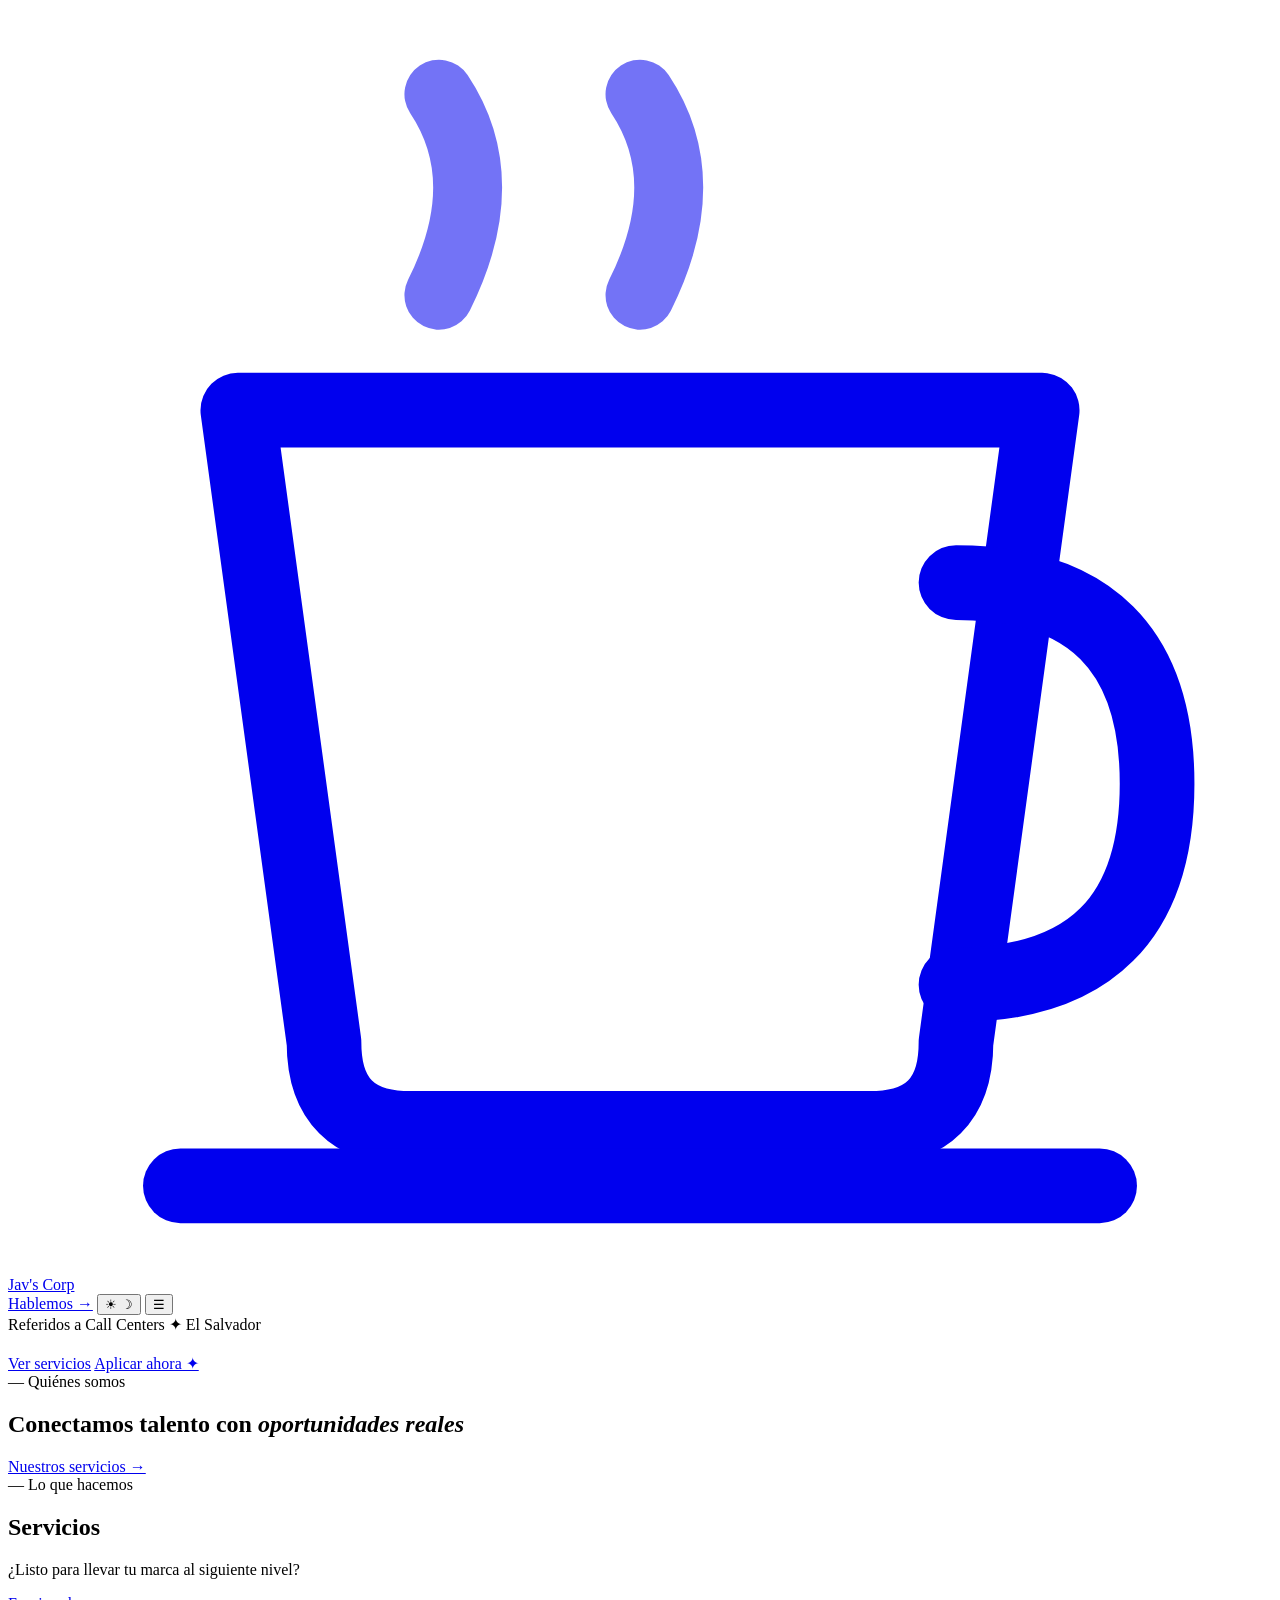
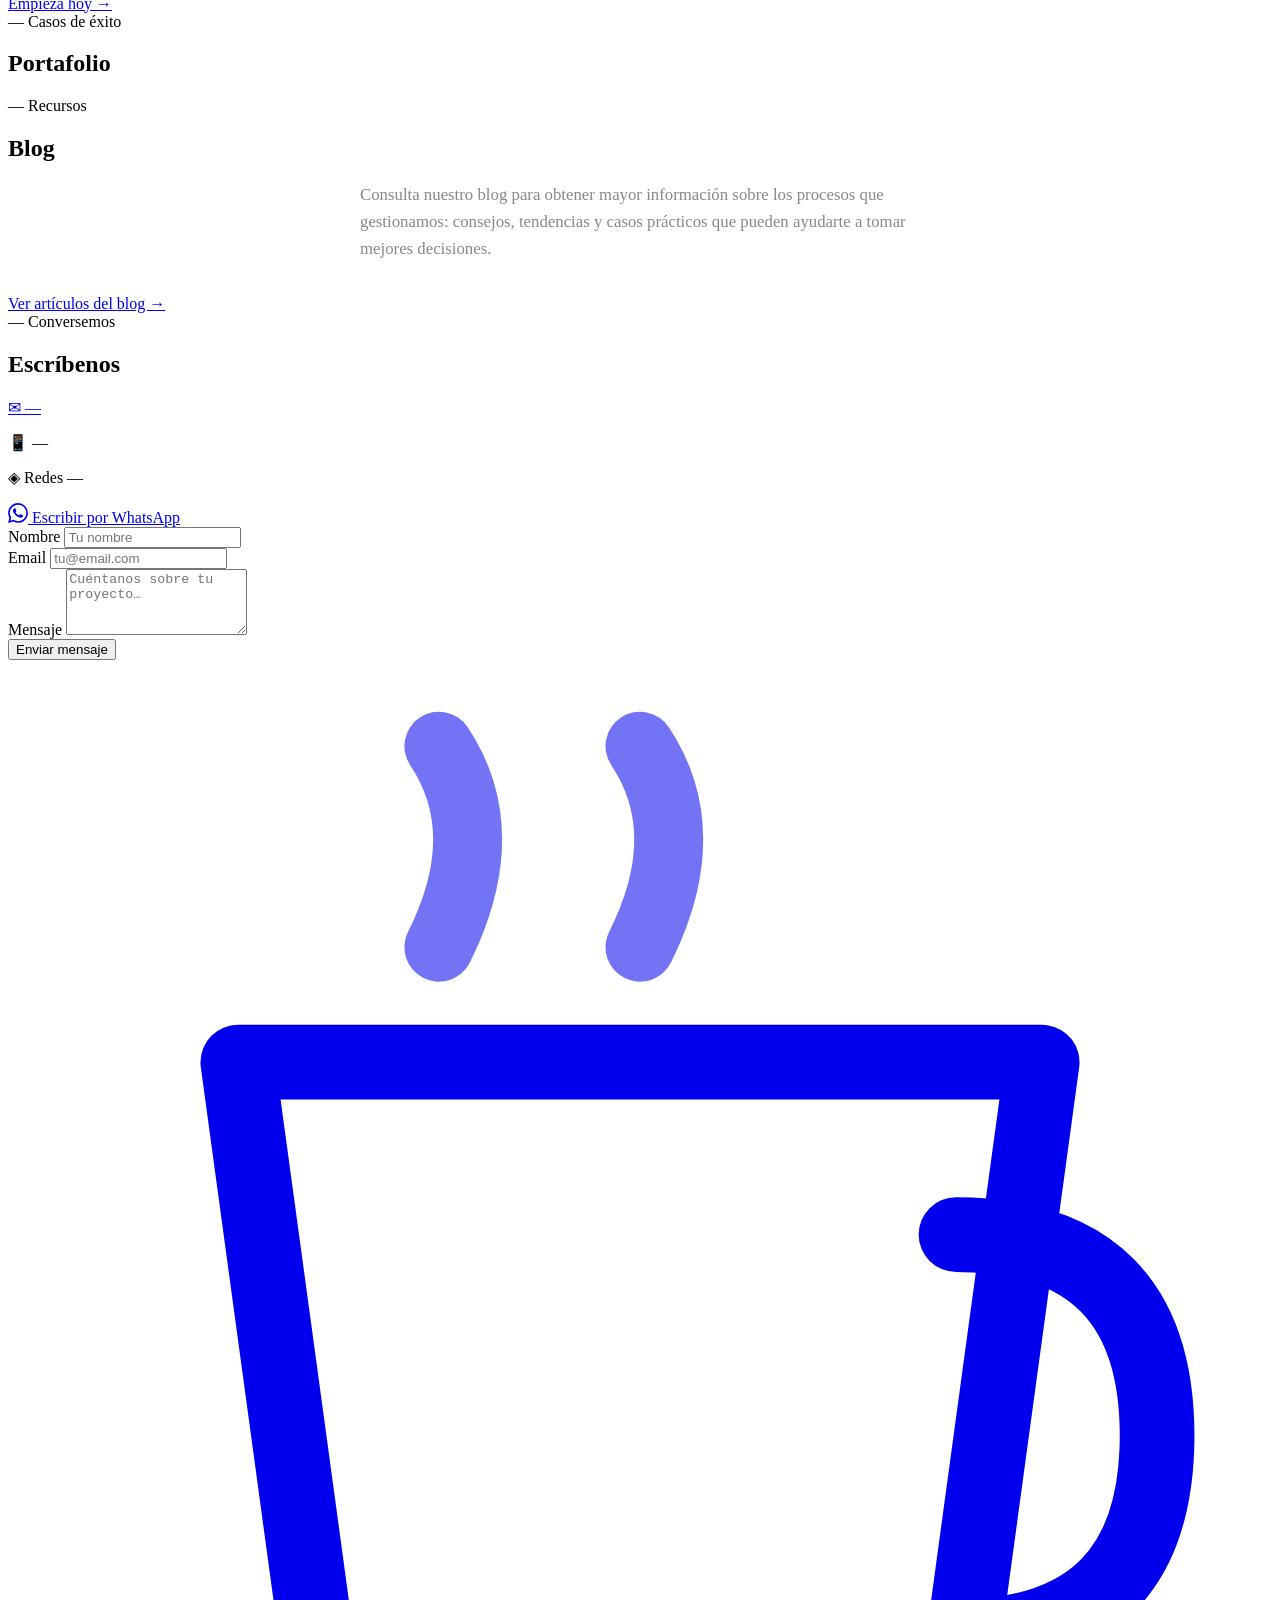
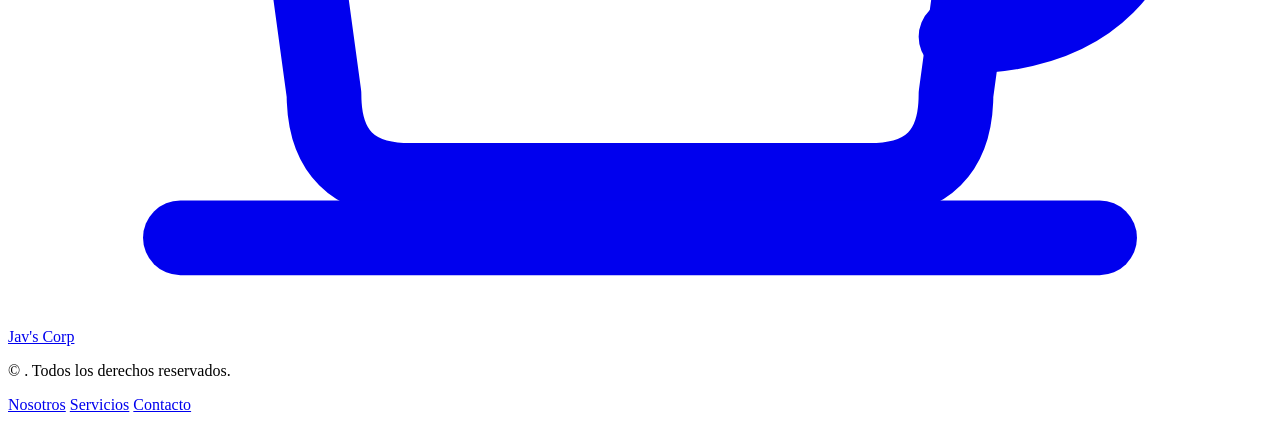
==== index.html @ e24b1944 "Add files via upload" ====
<!DOCTYPE html>
<html lang="es">
<head>
  <meta charset="UTF-8" />
  <meta name="viewport" content="width=device-width, initial-scale=1.0" />
  <title>Jav's Corp — Referidos a Call Centers</title>
  <meta name="description" content="Conectamos talento con oportunidades reales. Referidos a call centers en El Salvador." />
  <link rel="icon" type="image/svg+xml" href="assets/icon-cup.svg" />

  <!-- Google Fonts -->
  <link rel="preconnect" href="https://fonts.googleapis.com" />
  <link rel="preconnect" href="https://fonts.gstatic.com" crossorigin />
  <link href="https://fonts.googleapis.com/css2?family=Cormorant:ital,wght@0,300;0,400;0,600;1,300&family=DM+Sans:wght@300;400;500&display=swap" rel="stylesheet" />

  <link rel="stylesheet" href="view/style.css" />
</head>
<body>

  <!-- ═══ CUSTOM CURSOR (JS inject) ═══ -->

  <!-- ═══ ANIMATED BG ═══ -->
  <div id="bg-canvas" aria-hidden="true">
    <div class="bg-blob bg-blob--1"></div>
    <div class="bg-blob bg-blob--2"></div>
    <div class="bg-blob bg-blob--3"></div>
    <div class="bg-blob bg-blob--4"></div>
  </div>

  <!-- ═══ NAV ═══ -->
  <nav id="main-nav" role="navigation" aria-label="Navegación principal">
    <div class="nav-inner">
      <a href="#" class="nav-logo" aria-label="Inicio">
        <svg class="nav-cup" viewBox="0 0 22 22" fill="none" xmlns="http://www.w3.org/2000/svg" aria-hidden="true">
          <path d="M7.5 5 Q8.5 3 7.5 1.5" stroke="currentColor" stroke-width="1.2" stroke-linecap="round" opacity="0.55"/>
          <path d="M11 5 Q12 3 11 1.5" stroke="currentColor" stroke-width="1.2" stroke-linecap="round" opacity="0.55"/>
          <path d="M4 7 L5.5 18 Q5.5 19.5 7 19.5 L15 19.5 Q16.5 19.5 16.5 18 L18 7 Z" stroke="currentColor" stroke-width="1.3" stroke-linejoin="round" fill="none"/>
          <path d="M16.5 10 Q20 10 20 13.5 Q20 17 16.5 17" stroke="currentColor" stroke-width="1.3" stroke-linecap="round" fill="none"/>
          <line x1="3" y1="20.5" x2="19" y2="20.5" stroke="currentColor" stroke-width="1.3" stroke-linecap="round"/>
        </svg>
        <span class="nav-brand">Jav's Corp</span>
      </a>

      <div id="nav-links" class="nav-links" role="list"></div>

      <a href="#contacto" class="btn btn--sm nav-cta">Hablemos →</a>

      <button id="theme-toggle" class="theme-toggle" aria-label="Cambiar tema">
        <span class="theme-toggle__icon theme-toggle__sun">☀︎</span>
        <span class="theme-toggle__icon theme-toggle__moon">☽</span>
      </button>

      <button id="menu-toggle" class="menu-toggle" aria-label="Menú" aria-expanded="false">☰</button>
    </div>

    <!-- Mobile drawer -->
    <div id="nav-drawer" class="nav-drawer" role="dialog" aria-modal="true">
      <div class="drawer-links" id="drawer-links"></div>
    </div>
  </nav>

  <!-- ═══ HERO ═══ -->
  <section id="hero">
    <div class="hero-bg-grid"></div>
    <div class="hero-blob hero-blob--1"></div>
    <div class="hero-blob hero-blob--2"></div>
    <div class="hero-blob hero-blob--3"></div>

    <div class="hero-content">
      <div class="hero-badge hero-animate">Referidos a Call Centers ✦ El Salvador</div>
      <h1 id="hero-title" class="hero-title hero-animate"></h1>
      <p  id="hero-tagline" class="hero-tagline hero-animate"></p>

      <div class="hero-actions hero-animate">
        <a href="#servicios" class="btn btn--primary">Ver servicios</a>
        <a href="aplicar.html" class="btn btn--ghost">Aplicar ahora ✦</a>
      </div>
    </div>


  </section>

  <!-- ═══ STATS ═══ -->
  <section id="stats" aria-label="Estadísticas">
    <div class="section-inner">
      <div id="stats-container" class="stats-grid"></div>
    </div>
  </section>

  <!-- ═══ SOBRE ═══ -->
  <section id="sobre" aria-labelledby="sobre-heading">
    <div class="section-inner section-inner--split">
      <div class="split-label" data-animate="fade-up">
        <span class="eyebrow">— Quiénes somos</span>
      </div>
      <div class="split-content">
        <h2 id="sobre-heading" class="section-title" data-animate="fade-up">
          Conectamos talento con <em>oportunidades reales</em>
        </h2>
        <p id="brand-desc" class="body-text" data-animate="fade-up"></p>
        <a href="#servicios" class="text-link" data-animate="fade-up">Nuestros servicios →</a>
      </div>
    </div>
  </section>

  <!-- ═══ SERVICIOS ═══ -->
  <section id="servicios" aria-labelledby="servicios-heading">
    <div class="section-inner">
      <div class="section-header" data-animate="fade-up">
        <span class="eyebrow">— Lo que hacemos</span>
        <h2 id="servicios-heading" class="section-title">Servicios</h2>
      </div>
      <div id="services-grid" class="services-grid"></div>
    </div>
  </section>

  <!-- ═══ CTA BAND ═══ -->
  <div class="cta-band" aria-label="Llamada a la acción">
    <div class="cta-band-inner">
      <p class="cta-band-text" data-animate="fade-up">¿Listo para llevar tu marca al siguiente nivel?</p>
      <a href="#contacto" class="btn btn--white" data-animate="fade-up">Empieza hoy →</a>
    </div>
  </div>

  <!-- ═══ PORTAFOLIO ═══ -->
  <section id="portafolio" aria-labelledby="portfolio-heading">
    <div class="section-inner">
      <div class="section-header" data-animate="fade-up">
        <span class="eyebrow">— Casos de éxito</span>
        <h2 id="portfolio-heading" class="section-title">Portafolio</h2>
      </div>
      <div id="portfolio-grid" class="portfolio-grid"></div>
    </div>
  </section>


  <!-- ═══ BLOG INVITACIÓN ═══ -->
  <section id="blog" aria-labelledby="blog-heading">
    <div class="section-inner">
      <div class="section-header" data-animate="fade-up">
        <span class="eyebrow">— Recursos</span>
        <h2 id="blog-heading" class="section-title">Blog</h2>
        <p class="section-subtitle" style="max-width:560px;margin:1rem auto 0;color:var(--text-muted,#888);font-size:1.05rem;line-height:1.6;">
          Consulta nuestro blog para obtener mayor información sobre los procesos que gestionamos: consejos, tendencias y casos prácticos que pueden ayudarte a tomar mejores decisiones.
        </p>
      </div>
      <div class="blog-footer" data-animate="fade-up" style="margin-top:2rem;">
        <a href="blog.html" class="btn btn--ghost">Ver artículos del blog →</a>
      </div>
    </div>
  </section>

  <!-- ═══ CONTACTO ═══ -->
  <section id="contacto" aria-labelledby="contacto-heading">
    <div class="section-inner section-inner--contact">
      <div class="contact-info" data-animate="fade-up">
        <span class="eyebrow">— Conversemos</span>
        <h2 id="contacto-heading" class="section-title">Escríbenos</h2>
        <div class="contact-details">
          <a id="contact-email"    href="#" class="contact-item">✉ —</a>
          <p id="contact-whatsapp" class="contact-item">📱 —</p>
          <p id="contact-social"   class="contact-item">◈ Redes —</p>
        </div>
        <a id="whatsapp-btn" href="#" class="btn-whatsapp" target="_blank" rel="noopener" aria-label="Escribir por WhatsApp">
          <span class="wa-icon">
            <svg viewBox="0 0 24 24" fill="currentColor" width="20" height="20" aria-hidden="true">
              <path d="M17.472 14.382c-.297-.149-1.758-.867-2.03-.967-.273-.099-.471-.148-.67.15-.197.297-.767.966-.94 1.164-.173.199-.347.223-.644.075-.297-.15-1.255-.463-2.39-1.475-.883-.788-1.48-1.761-1.653-2.059-.173-.297-.018-.458.13-.606.134-.133.298-.347.446-.52.149-.174.198-.298.298-.497.099-.198.05-.371-.025-.52-.075-.149-.669-1.612-.916-2.207-.242-.579-.487-.5-.669-.51-.173-.008-.371-.01-.57-.01-.198 0-.52.074-.792.372-.272.297-1.04 1.016-1.04 2.479 0 1.462 1.065 2.875 1.213 3.074.149.198 2.096 3.2 5.077 4.487.709.306 1.262.489 1.694.625.712.227 1.36.195 1.871.118.571-.085 1.758-.719 2.006-1.413.248-.694.248-1.289.173-1.413-.074-.124-.272-.198-.57-.347m-5.421 7.403h-.004a9.87 9.87 0 01-5.031-1.378l-.361-.214-3.741.982.998-3.648-.235-.374a9.86 9.86 0 01-1.51-5.26c.001-5.45 4.436-9.884 9.888-9.884 2.64 0 5.122 1.03 6.988 2.898a9.825 9.825 0 012.893 6.994c-.003 5.45-4.437 9.884-9.885 9.884m8.413-18.297A11.815 11.815 0 0012.05 0C5.495 0 .16 5.335.157 11.892c0 2.096.547 4.142 1.588 5.945L.057 24l6.305-1.654a11.882 11.882 0 005.683 1.448h.005c6.554 0 11.89-5.335 11.893-11.893a11.821 11.821 0 00-3.48-8.413z"/>
            </svg>
          </span>
          <span class="wa-text">Escribir por WhatsApp</span>
          <span class="wa-ripple"></span>
        </a>
      </div>

      <form id="contact-form" class="contact-form" novalidate data-animate="fade-up">
        <div class="form-group">
          <label for="f-name">Nombre</label>
          <input id="f-name" name="name" type="text" placeholder="Tu nombre" required />
        </div>
        <div class="form-group">
          <label for="f-email">Email</label>
          <input id="f-email" name="email" type="email" placeholder="tu@email.com" required />
        </div>
        <div class="form-group">
          <label for="f-msg">Mensaje</label>
          <textarea id="f-msg" name="message" rows="4" placeholder="Cuéntanos sobre tu proyecto…" required></textarea>
        </div>
        <button type="submit" class="btn btn--primary form-btn">Enviar mensaje</button>
      </form>
    </div>
  </section>

  <!-- ═══ FOOTER ═══ -->
  <footer id="main-footer">
    <div class="footer-inner">
      <a href="#" class="footer-logo" aria-label="Jav's Corp">
        <svg class="nav-cup" viewBox="0 0 22 22" fill="none" xmlns="http://www.w3.org/2000/svg" aria-hidden="true">
          <path d="M7.5 5 Q8.5 3 7.5 1.5" stroke="currentColor" stroke-width="1.2" stroke-linecap="round" opacity="0.55"/>
          <path d="M11 5 Q12 3 11 1.5" stroke="currentColor" stroke-width="1.2" stroke-linecap="round" opacity="0.55"/>
          <path d="M4 7 L5.5 18 Q5.5 19.5 7 19.5 L15 19.5 Q16.5 19.5 16.5 18 L18 7 Z" stroke="currentColor" stroke-width="1.3" stroke-linejoin="round" fill="none"/>
          <path d="M16.5 10 Q20 10 20 13.5 Q20 17 16.5 17" stroke="currentColor" stroke-width="1.3" stroke-linecap="round" fill="none"/>
          <line x1="3" y1="20.5" x2="19" y2="20.5" stroke="currentColor" stroke-width="1.3" stroke-linecap="round"/>
        </svg>
        <span class="nav-brand">Jav's Corp</span>
      </a>
      <p class="footer-copy">
        &copy; <span id="footer-year"></span> <span id="footer-name"></span>. Todos los derechos reservados.
      </p>
      <div class="footer-links">
        <a href="#sobre">Nosotros</a>
        <a href="#servicios">Servicios</a>
        <a href="#contacto">Contacto</a>
      </div>
    </div>
  </footer>

  <!-- MVC Scripts -->
  <script src="model/AppModel.js"></script>
  <script src="view/AppView.js"></script>
  <script src="controller/AppController.js"></script>
</body>
</html>
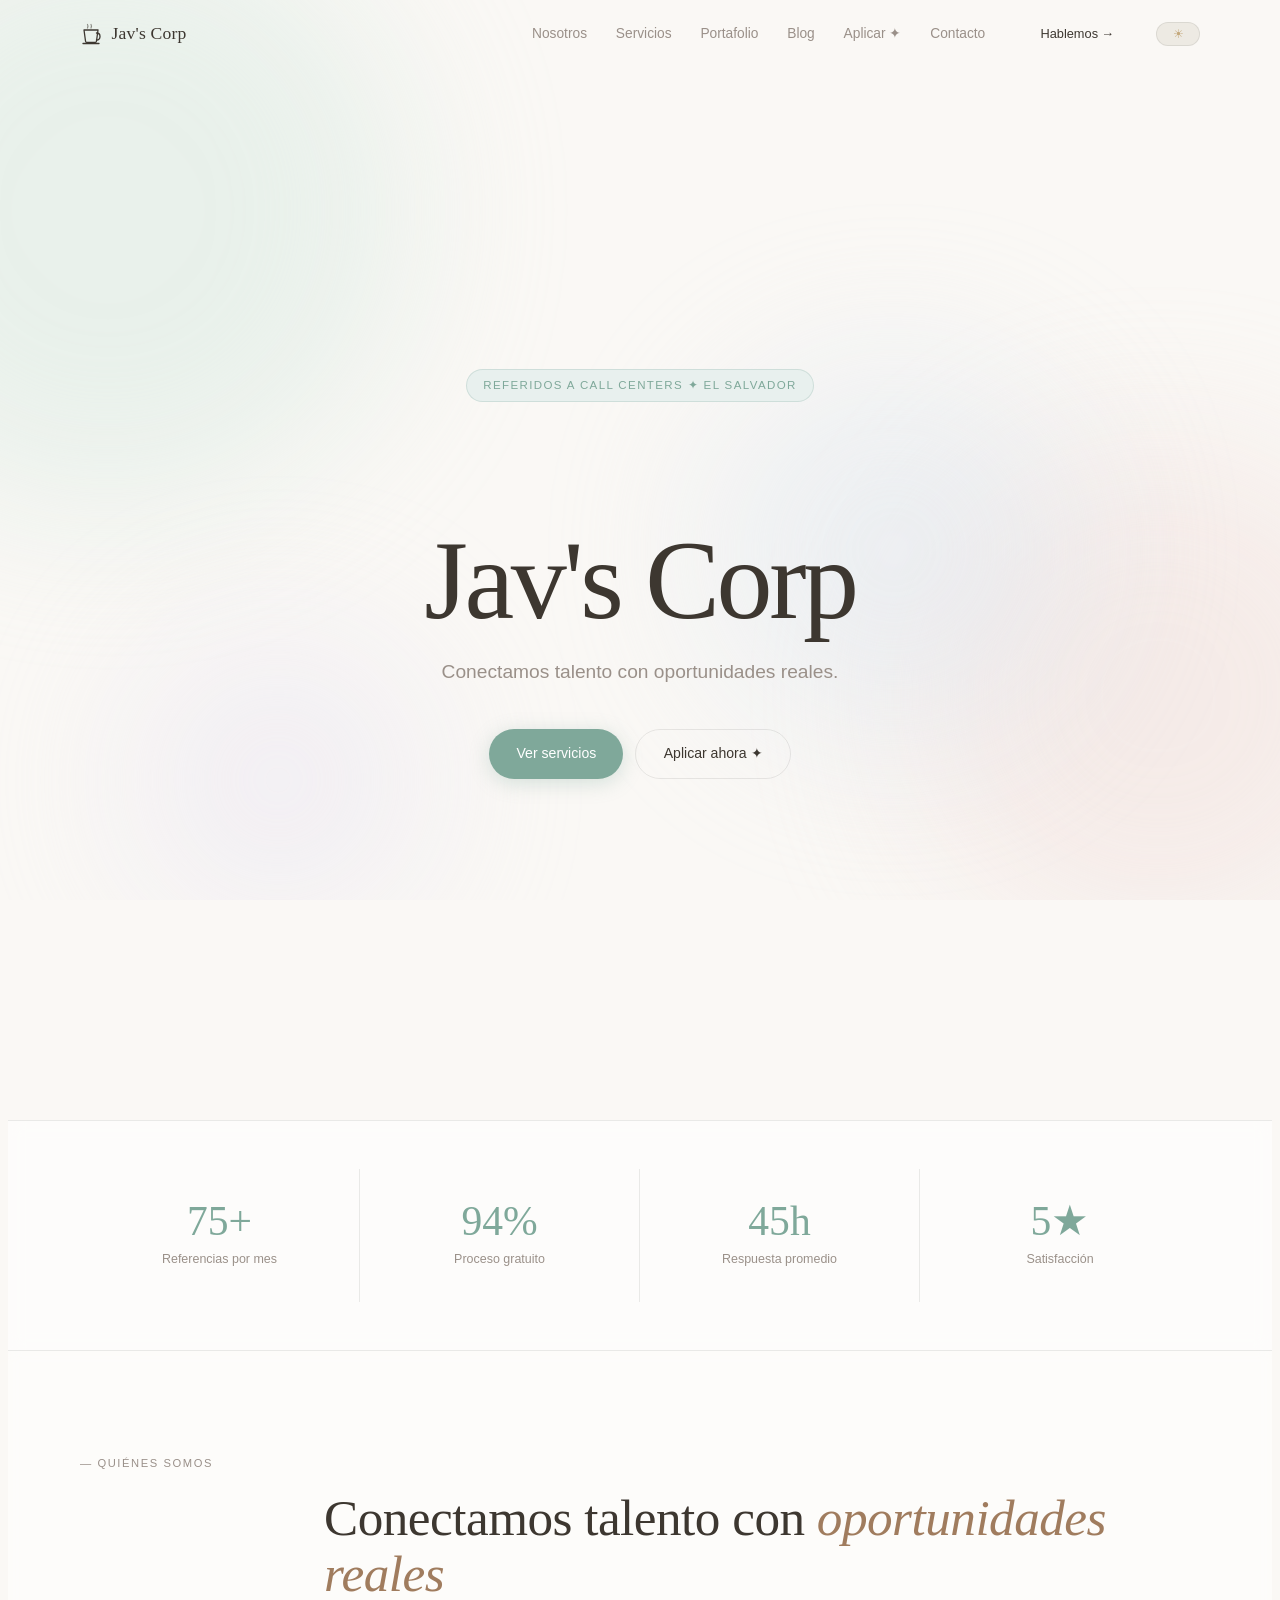
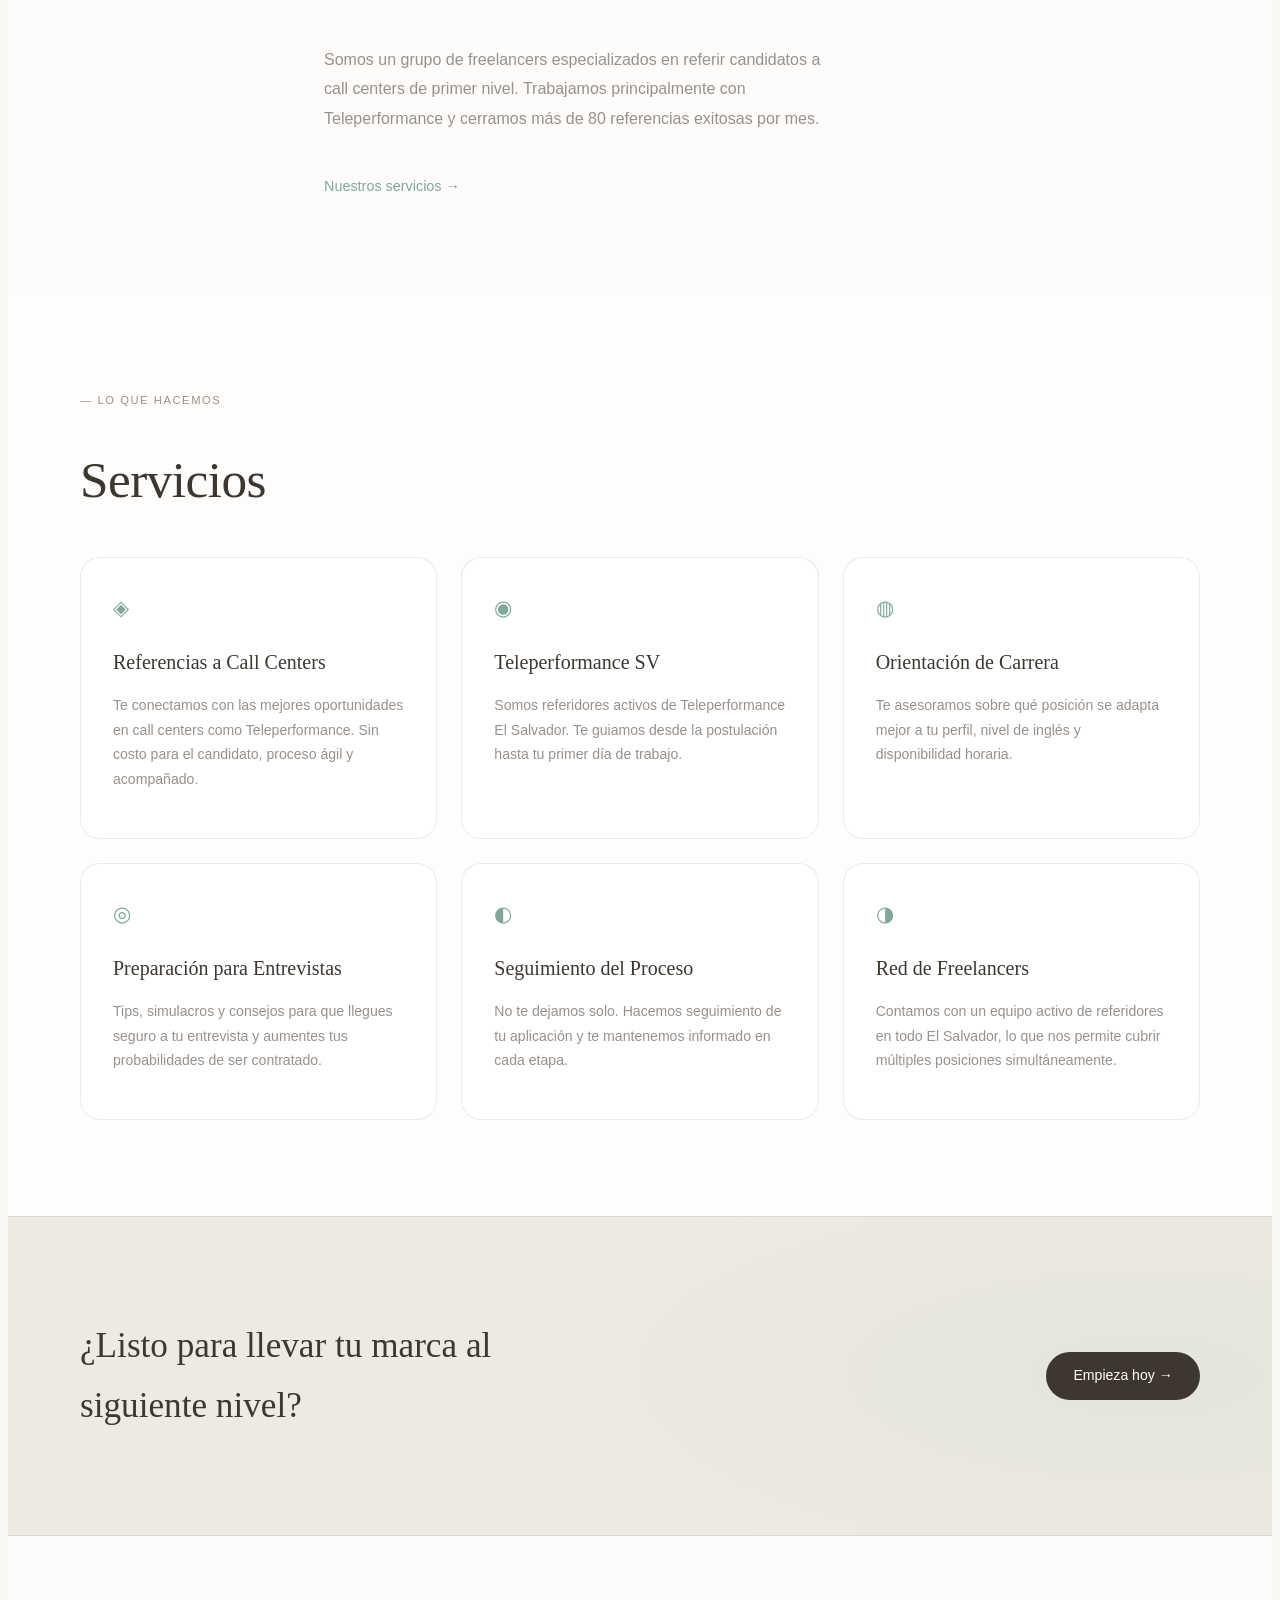
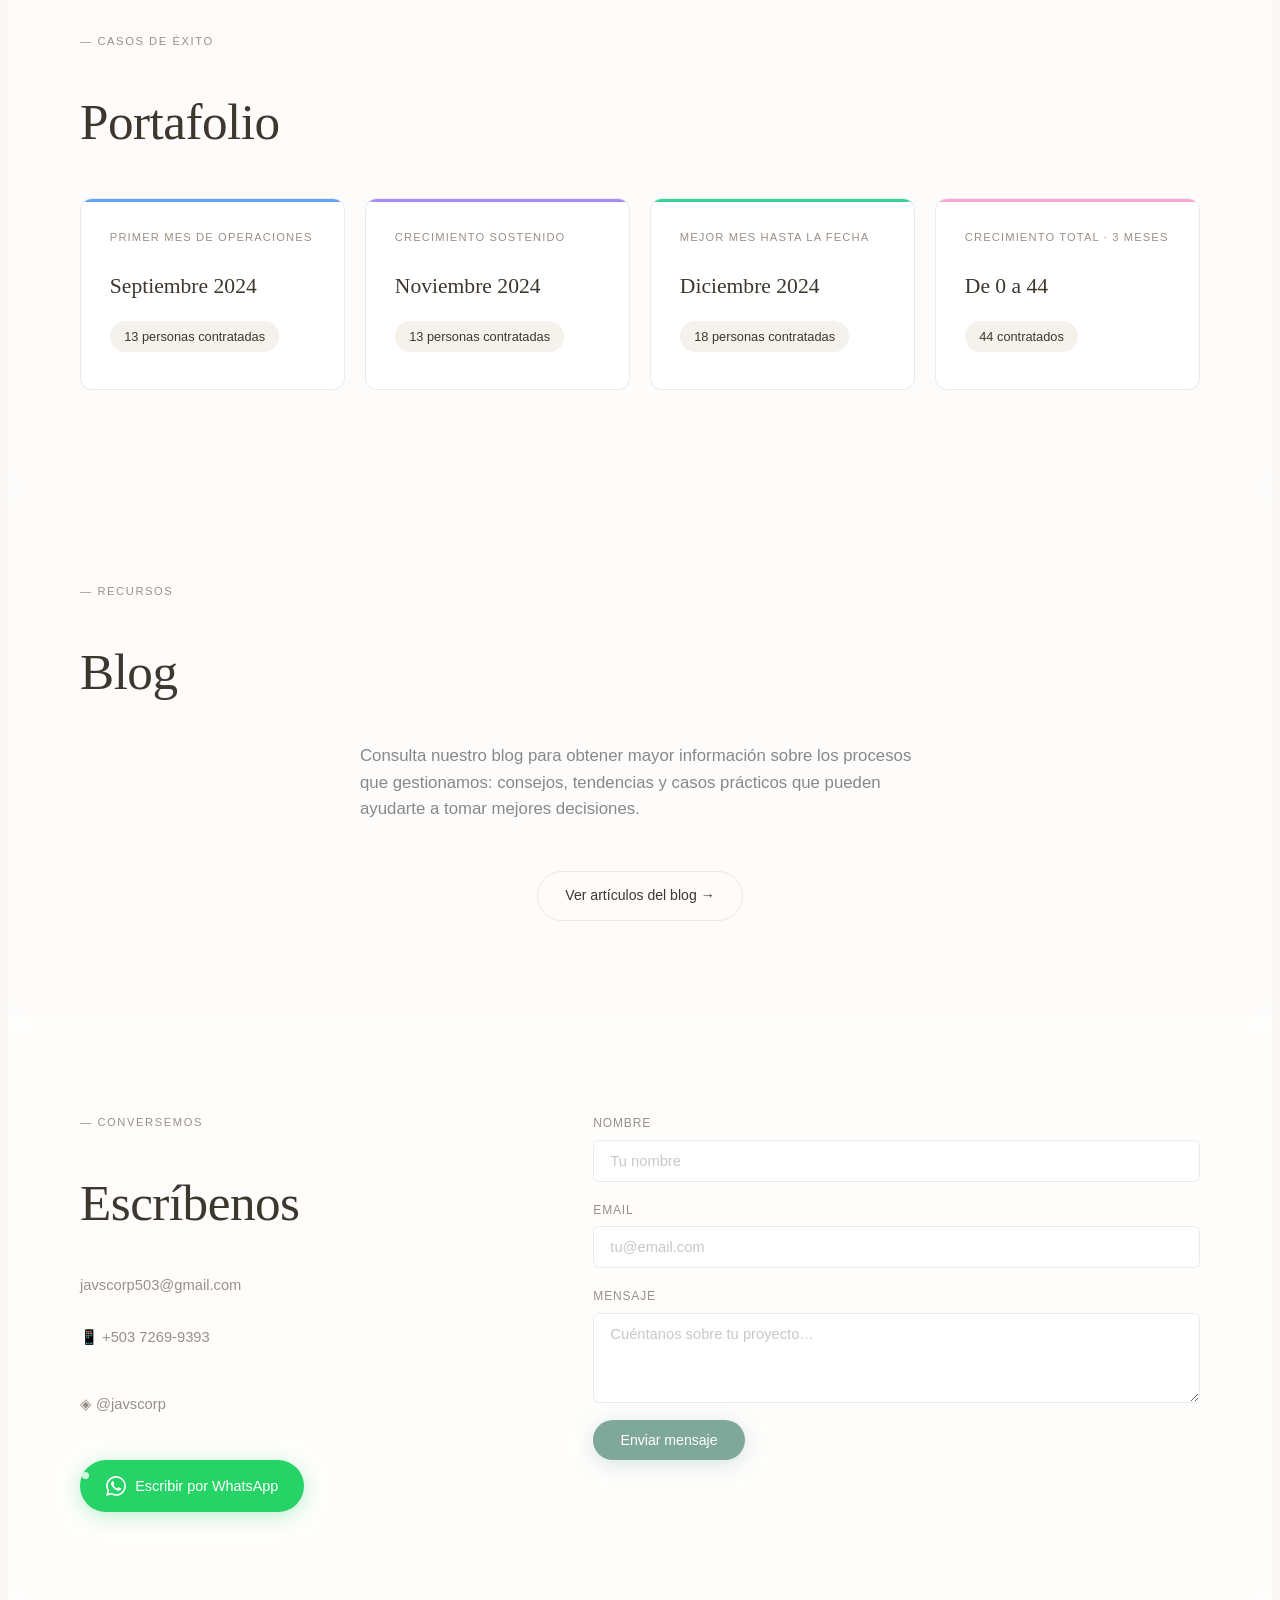
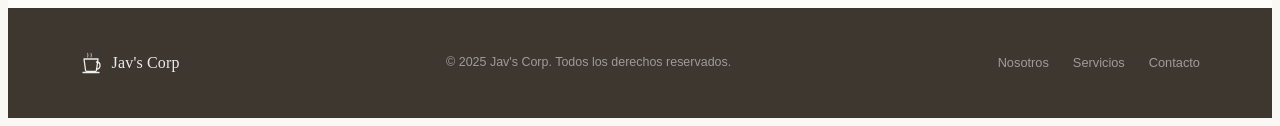
==== commit 3d5713d3: "Mejoras a bugs y cosas visuales Solucione 3 bugs y no puede arreglar la card mal centrada del 44 per" ====
--- a/index.html
+++ b/index.html
@@ -14,7 +14,7 @@
 
   <link rel="stylesheet" href="view/style.css" />
 </head>
-<body>
+<body data-page="index">
 
   <!-- ═══ CUSTOM CURSOR (JS inject) ═══ -->
 
--- a/view/style.css
+++ b/view/style.css
@@ -0,0 +1,1132 @@
+/* ═══════════════════════════════════════════════
+   Jav's Corp — v3  Light Pastel
+   Palette: warm cream · sage · dusty rose · sky
+   ═══════════════════════════════════════════════ */
+
+:root {
+  --c-bg:        #faf8f5;
+  --c-surface:   #f5f2ed;
+  --c-surface-2: #edeae3;
+  --c-border:    rgba(0,0,0,0.08);
+  --c-border-2:  rgba(0,0,0,0.04);
+  --c-text:      #3d3730;
+  --c-muted:     #9a9089;
+  --c-white:     #ffffff;
+
+  /* Pastel accent palette */
+  --c-sage:      #7fa89a;   /* sage green */
+  --c-rose:      #c9867a;   /* dusty rose */
+  --c-sky:       #7da8c4;   /* soft sky */
+  --c-lavender:  #9b8fc0;   /* lavender */
+  --c-sand:      #c4a97d;   /* warm sand */
+
+  /* Pastel fills */
+  --c-sage-light:    #e8f0ee;
+  --c-rose-light:    #f5e8e6;
+  --c-sky-light:     #e6eff5;
+  --c-lavender-light:#efedf7;
+
+  --font-display: 'Cormorant', serif;
+  --font-body:    'DM Sans', sans-serif;
+
+  --radius-sm: 6px;
+  --radius-md: 12px;
+  --radius-lg: 20px;
+  --nav-h:     68px;
+  --max-w:     1120px;
+  --ease-out:  cubic-bezier(0.22, 1, 0.36, 1);
+}
+
+/* ─── DARK MODE VARIABLES ─── */
+[data-theme="dark"] {
+  --c-bg:        #0f0e0c;
+  --c-surface:   #161410;
+  --c-surface-2: #1e1b16;
+  --c-border:    rgba(255,255,255,0.08);
+  --c-border-2:  rgba(255,255,255,0.04);
+  --c-text:      #e8e0d5;
+  --c-muted:     #7a7168;
+  --c-white:     #faf8f5;
+  --c-sage-light:    rgba(127,168,154,0.12);
+}
+
+[data-theme="dark"] .bg-blob--1 { background: rgba(127,168,154,0.18); }
+[data-theme="dark"] .bg-blob--2 { background: rgba(201,134,122,0.15); }
+[data-theme="dark"] .bg-blob--3 { background: rgba(125,168,196,0.14); }
+[data-theme="dark"] .bg-blob--4 { background: rgba(155,143,192,0.13); }
+
+[data-theme="dark"] #main-nav.nav--scrolled {
+  background: rgba(15,14,12,0.9);
+}
+[data-theme="dark"] .service-card,
+[data-theme="dark"] .portfolio-card { background: var(--c-surface-2); }
+[data-theme="dark"] #stats          { background: rgba(22,20,16,0.7); }
+[data-theme="dark"] #sobre,
+[data-theme="dark"] #portafolio     { background: rgba(15,14,12,0.5); }
+[data-theme="dark"] #servicios,
+[data-theme="dark"] #contacto       { background: rgba(22,20,16,0.7); }
+[data-theme="dark"] .cta-band       { background: var(--c-surface-2); border-color: var(--c-border); }
+[data-theme="dark"] .form-group input,
+[data-theme="dark"] .form-group textarea { background: var(--c-surface); color: var(--c-text); }
+[data-theme="dark"] #main-footer    { background: #080806; }
+
+/* smooth theme transition on every element */
+body, body * {
+  transition:
+    background-color 0.35s ease,
+    border-color 0.35s ease,
+    color 0.2s ease;
+}
+
+/* ─── THEME TOGGLE ─── */
+.theme-toggle {
+  width: 44px; height: 24px;
+  background: var(--c-surface-2);
+  border: 1px solid var(--c-border);
+  border-radius: 100px;
+  cursor: pointer;
+  position: relative;
+  display: flex;
+  align-items: center;
+  justify-content: center;
+  overflow: hidden;
+  flex-shrink: 0;
+  transition: background 0.3s, border-color 0.3s;
+}
+.theme-toggle:hover { border-color: var(--c-sage); }
+.theme-toggle__icon {
+  position: absolute;
+  font-size: 0.75rem;
+  line-height: 1;
+  transition: transform 0.4s var(--ease-out), opacity 0.35s;
+}
+.theme-toggle__sun  { transform: translateY(0);    opacity: 1; color: var(--c-sand); }
+.theme-toggle__moon { transform: translateY(20px); opacity: 0; color: var(--c-lavender); }
+
+[data-theme="dark"] .theme-toggle__sun  { transform: translateY(-20px); opacity: 0; }
+[data-theme="dark"] .theme-toggle__moon { transform: translateY(0);     opacity: 1; }
+
+
+html { scroll-behavior: smooth; }
+
+body {
+  font-family: var(--font-body);
+  background: var(--c-bg);
+  color: var(--c-text);
+  line-height: 1.7;
+  overflow-x: hidden;
+}
+
+a { color: inherit; text-decoration: none; }
+
+/* ─── ANIMATED BACKGROUND CANVAS ─── */
+#bg-canvas {
+  position: fixed;
+  inset: 0;
+  z-index: 0;
+  pointer-events: none;
+  overflow: hidden;
+}
+.bg-blob {
+  position: absolute;
+  border-radius: 50%;
+  filter: blur(80px);
+  opacity: 0.45;
+  transition: transform 0.8s var(--ease-out), opacity 0.8s;
+  will-change: transform;
+}
+.bg-blob--1 {
+  width: 600px; height: 600px;
+  background: #d4e8df;
+  top: -10%; left: -15%;
+  animation: float-1 14s ease-in-out infinite alternate;
+}
+.bg-blob--2 {
+  width: 500px; height: 500px;
+  background: #f0dcd9;
+  bottom: -5%; right: -10%;
+  animation: float-2 17s ease-in-out infinite alternate;
+}
+.bg-blob--3 {
+  width: 380px; height: 380px;
+  background: #dde6f0;
+  top: 40%; left: 55%;
+  animation: float-3 20s ease-in-out infinite alternate;
+}
+.bg-blob--4 {
+  width: 300px; height: 300px;
+  background: #e8e4f2;
+  top: 70%; left: 10%;
+  animation: float-4 12s ease-in-out infinite alternate;
+}
+@keyframes float-1 { from { transform: translate(0,0) scale(1); }    to { transform: translate(40px, 30px) scale(1.1); } }
+@keyframes float-2 { from { transform: translate(0,0) scale(1); }    to { transform: translate(-30px, -40px) scale(1.08); } }
+@keyframes float-3 { from { transform: translate(0,0) scale(1); }    to { transform: translate(-50px, 20px) scale(0.95); } }
+@keyframes float-4 { from { transform: translate(0,0) scale(1); }    to { transform: translate(30px, -30px) scale(1.05); } }
+
+/* All sections sit above the fixed canvas */
+body > * { position: relative; z-index: 1; }
+
+/* ─── TYPOGRAPHY ─── */
+.section-title {
+  font-family: var(--font-display);
+  font-size: clamp(2rem, 4.5vw, 3.2rem);
+  font-weight: 400;
+  line-height: 1.1;
+  color: var(--c-text);
+  letter-spacing: -0.01em;
+}
+.section-title em { font-style: italic; color: #a07c5e; }
+[data-theme="dark"] .section-title em { color: #c4a07a; }
+.eyebrow {
+  font-size: 0.7rem;
+  font-weight: 500;
+  letter-spacing: 0.14em;
+  text-transform: uppercase;
+  color: var(--c-muted);
+  display: block;
+  margin-bottom: 1rem;
+}
+.body-text { font-size: 1rem; color: var(--c-muted); max-width: 520px; line-height: 1.85; }
+.text-link {
+  font-size: 0.9rem;
+  font-weight: 500;
+  color: var(--c-sage);
+  display: inline-flex;
+  align-items: center;
+  gap: 0.3rem;
+  margin-top: 1.5rem;
+  transition: gap 0.25s;
+}
+.text-link:hover { gap: 0.6rem; }
+
+/* ─── BUTTONS ─── */
+.btn {
+  display: inline-flex;
+  align-items: center;
+  gap: 0.4rem;
+  padding: 0.75rem 1.7rem;
+  border-radius: 100px;
+  font-family: var(--font-body);
+  font-size: 0.88rem;
+  font-weight: 500;
+  cursor: pointer;
+  border: none;
+  transition: transform 0.25s var(--ease-out), box-shadow 0.25s;
+  white-space: nowrap;
+}
+.btn:hover  { transform: translateY(-2px); }
+.btn:active { transform: translateY(0); }
+
+.btn--primary {
+  background: var(--c-sage);
+  color: #fff;
+  box-shadow: 0 4px 20px rgba(127,168,154,0.3);
+}
+.btn--primary:hover { box-shadow: 0 8px 30px rgba(127,168,154,0.4); }
+
+.btn--ghost {
+  background: transparent;
+  color: var(--c-text);
+  border: 1px solid var(--c-border);
+}
+.btn--ghost:hover { background: rgba(0,0,0,0.04); border-color: rgba(0,0,0,0.14); }
+
+.btn--white {
+  background: var(--c-text);
+  color: #fff;
+}
+.btn--sm { padding: 0.45rem 1.1rem; font-size: 0.8rem; }
+
+/* ─── NAV ─── */
+#main-nav {
+  position: fixed;
+  top: 0; left: 0; right: 0;
+  z-index: 1000;
+  transition: background 0.4s, transform 0.3s var(--ease-out);
+}
+#main-nav.nav--scrolled {
+  background: rgba(250,248,245,0.88);
+  backdrop-filter: blur(16px);
+  -webkit-backdrop-filter: blur(16px);
+  border-bottom: 1px solid var(--c-border);
+}
+#main-nav.nav--hidden { transform: translateY(-100%); }
+
+.nav-inner {
+  max-width: var(--max-w);
+  margin: 0 auto;
+  height: var(--nav-h);
+  display: flex;
+  align-items: center;
+  padding: 0 2rem;
+  gap: 1.5rem;
+}
+.nav-logo { margin-right: auto; display: flex; align-items: center; gap: 0.6rem; color: var(--c-text); }
+.nav-cup  { width: 22px; height: 22px; flex-shrink: 0; color: var(--c-text); }
+.nav-brand {
+  font-family: var(--font-display);
+  font-size: 1.1rem;
+  font-weight: 400;
+  letter-spacing: 0.01em;
+  color: var(--c-text);
+}
+
+/* ─── WHATSAPP BUTTON ─── */
+.btn-whatsapp {
+  position: relative;
+  display: inline-flex;
+  align-items: center;
+  gap: 0.65rem;
+  margin-top: 1.8rem;
+  padding: 0.85rem 1.6rem;
+  background: #25d366;
+  color: #fff;
+  border-radius: 100px;
+  font-family: var(--font-body);
+  font-size: 0.9rem;
+  font-weight: 500;
+  overflow: hidden;
+  cursor: pointer;
+  box-shadow: 0 4px 24px rgba(37,211,102,0.28);
+  transition: transform 0.25s var(--ease-out), box-shadow 0.25s;
+  text-decoration: none;
+}
+.btn-whatsapp:hover {
+  transform: translateY(-3px);
+  box-shadow: 0 8px 36px rgba(37,211,102,0.38);
+}
+.btn-whatsapp:active { transform: scale(0.97); }
+
+/* Pulse ring around button */
+.btn-whatsapp::before {
+  content: '';
+  position: absolute;
+  inset: 0;
+  border-radius: 100px;
+  border: 2px solid #25d366;
+  opacity: 0;
+  animation: wa-pulse 2.5s ease-out infinite;
+}
+@keyframes wa-pulse {
+  0%   { transform: scale(1);    opacity: 0.6; }
+  70%  { transform: scale(1.12); opacity: 0; }
+  100% { transform: scale(1.12); opacity: 0; }
+}
+
+/* Ripple on click */
+.wa-ripple {
+  position: absolute;
+  width: 0; height: 0;
+  border-radius: 50%;
+  background: rgba(255,255,255,0.35);
+  transform: translate(-50%, -50%);
+  pointer-events: none;
+}
+.wa-ripple.ripple-go {
+  animation: wa-ripple 0.55s ease-out forwards;
+}
+@keyframes wa-ripple {
+  to { width: 280px; height: 280px; opacity: 0; }
+}
+
+.wa-icon { display: flex; align-items: center; flex-shrink: 0; }
+
+.nav-links { display: flex; gap: 0.1rem; }
+.nav-link {
+  padding: 0.4rem 0.85rem;
+  font-size: 0.86rem;
+  color: var(--c-muted);
+  border-radius: 100px;
+  transition: color 0.2s, background 0.2s;
+}
+.nav-link:hover, .nav-link.active {
+  color: var(--c-text);
+  background: rgba(0,0,0,0.05);
+}
+.menu-toggle {
+  display: none;
+  background: none;
+  border: 1px solid var(--c-border);
+  color: var(--c-text);
+  font-size: 1rem;
+  padding: 0.4rem 0.7rem;
+  border-radius: var(--radius-sm);
+  cursor: pointer;
+}
+.nav-drawer {
+  display: none;
+  position: fixed;
+  inset: var(--nav-h) 0 0 0;
+  background: rgba(250,248,245,0.97);
+  backdrop-filter: blur(16px);
+  padding: 2rem;
+  flex-direction: column;
+  gap: 0.25rem;
+  transform: translateX(100%);
+  transition: transform 0.35s var(--ease-out);
+  z-index: 999;
+}
+.nav-drawer .nav-link { font-size: 1.2rem; padding: 0.75rem 1rem; }
+.nav-drawer.drawer--open { transform: translateX(0); }
+
+/* ─── LAYOUT ─── */
+.section-inner { max-width: var(--max-w); margin: 0 auto; padding: 6rem 2rem; }
+.section-inner--split { display: grid; grid-template-columns: 180px 1fr; gap: 4rem; align-items: start; }
+.section-header { margin-bottom: 3rem; }
+
+/* ─── SCROLL ANIMATIONS ─── */
+[data-animate] {
+  opacity: 0;
+  transform: translateY(22px);
+  transition: opacity 0.7s var(--ease-out), transform 0.7s var(--ease-out);
+}
+[data-animate].is-visible { opacity: 1; transform: translateY(0); }
+
+/* ─── HERO ─── */
+#hero {
+  min-height: 100svh;
+  display: flex;
+  align-items: center;
+  justify-content: center;
+  padding: calc(var(--nav-h) + 3rem) 2rem 6rem;
+  background: transparent;
+}
+.hero-content {
+  position: relative;
+  z-index: 1;
+  max-width: 760px;
+  text-align: center;
+}
+.hero-badge {
+  display: inline-block;
+  padding: 0.35rem 1rem;
+  background: var(--c-sage-light);
+  border: 1px solid rgba(127,168,154,0.25);
+  border-radius: 100px;
+  font-size: 0.72rem;
+  font-weight: 500;
+  letter-spacing: 0.12em;
+  text-transform: uppercase;
+  color: var(--c-sage);
+  margin-bottom: 2rem;
+}
+.hero-title {
+  font-family: var(--font-display);
+  font-size: clamp(3rem, 10vw, 7rem);
+  font-weight: 300;
+  line-height: 0.95;
+  letter-spacing: -0.03em;
+  color: var(--c-text);
+  margin-bottom: 1.4rem;
+}
+.hero-tagline {
+  font-size: clamp(1rem, 2vw, 1.2rem);
+  color: var(--c-muted);
+  margin-bottom: 2.5rem;
+  max-width: 480px;
+  margin-left: auto;
+  margin-right: auto;
+}
+.hero-actions { display: flex; gap: 0.75rem; justify-content: center; flex-wrap: wrap; }
+
+.hero-animate { opacity: 0; transform: translateY(16px); }
+.hero-animate--play { animation: hero-in 0.75s var(--ease-out) both; }
+@keyframes hero-in { to { opacity: 1; transform: translateY(0); } }
+
+/* ─── STATS ─── */
+#stats {
+  background: rgba(255,255,255,0.6);
+  backdrop-filter: blur(8px);
+  border-top: 1px solid var(--c-border);
+  border-bottom: 1px solid var(--c-border);
+}
+#stats .section-inner { padding: 3rem 2rem; }
+.stats-grid { display: grid; grid-template-columns: repeat(auto-fit, minmax(150px, 1fr)); }
+.stat-card {
+  display: flex;
+  flex-direction: column;
+  align-items: center;
+  padding: 2rem 1rem;
+  border-right: 1px solid var(--c-border);
+  transition: background 0.25s;
+}
+.stat-card:last-child { border-right: none; }
+.stat-card:hover { background: rgba(0,0,0,0.02); }
+.stat-value {
+  font-family: var(--font-display);
+  font-size: 2.6rem;
+  font-weight: 400;
+  color: var(--c-sage);
+  line-height: 1;
+  margin-bottom: 0.4rem;
+}
+.stat-label { font-size: 0.78rem; color: var(--c-muted); text-align: center; }
+
+/* ─── SOBRE ─── */
+#sobre {
+  background: rgba(255,255,255,0.5);
+  backdrop-filter: blur(6px);
+}
+.split-label { padding-top: 0.4rem; }
+
+/* ─── SERVICIOS ─── */
+#servicios {
+  background: rgba(255,255,255,0.7);
+  backdrop-filter: blur(8px);
+}
+.services-grid {
+  display: grid;
+  grid-template-columns: repeat(auto-fit, minmax(290px, 1fr));
+  gap: 1.5rem;
+}
+.service-card {
+  background: #fff;
+  border: 1px solid var(--c-border);
+  border-radius: var(--radius-lg);
+  padding: 2rem;
+  transition: transform 0.3s var(--ease-out), box-shadow 0.3s;
+}
+.service-card:hover {
+  transform: translateY(-4px);
+  box-shadow: 0 16px 48px rgba(0,0,0,0.08);
+}
+.service-icon {
+  display: block;
+  font-size: 1.3rem;
+  color: var(--c-sage);
+  margin-bottom: 1rem;
+}
+.service-title { font-family: var(--font-display); font-size: 1.25rem; font-weight: 400; color: var(--c-text); margin-bottom: 0.6rem; }
+.service-desc { font-size: 0.88rem; color: var(--c-muted); line-height: 1.75; }
+
+/* ─── CTA BAND ─── */
+.cta-band {
+  background: var(--c-surface-2);
+  border-top: 1px solid var(--c-border);
+  border-bottom: 1px solid var(--c-border);
+  position: relative;
+  overflow: hidden;
+}
+.cta-band::before {
+  content: '';
+  position: absolute;
+  inset: 0;
+  background: radial-gradient(ellipse 50% 70% at 90% 50%, rgba(127,168,154,0.08), transparent);
+  pointer-events: none;
+}
+.cta-band-inner {
+  max-width: var(--max-w);
+  margin: 0 auto;
+  padding: 4rem 2rem;
+  display: flex;
+  align-items: center;
+  justify-content: space-between;
+  gap: 2rem;
+  flex-wrap: wrap;
+  position: relative;
+  z-index: 1;
+}
+.cta-band-text {
+  font-family: var(--font-display);
+  font-size: clamp(1.4rem, 2.8vw, 2.2rem);
+  font-weight: 400;
+  color: var(--c-text);
+  max-width: 520px;
+}
+
+/* ─── PORTFOLIO ─── */
+#portafolio { background: rgba(255,255,255,0.5); backdrop-filter: blur(6px); }
+.portfolio-grid {
+  display: grid;
+  grid-template-columns: repeat(4, 1fr);
+  gap: 1.25rem;
+}
+@media (max-width: 900px) {
+  .portfolio-grid { grid-template-columns: repeat(2, 1fr); }
+}
+@media (max-width: 480px) {
+  .portfolio-grid { grid-template-columns: 1fr; }
+}
+.portfolio-card {
+  position: relative;
+  background: #fff;
+  border: 1px solid var(--c-border);
+  border-radius: var(--radius-md);
+  padding: 1.8rem;
+  overflow: hidden;
+  transition: transform 0.3s var(--ease-out), box-shadow 0.3s;
+}
+.portfolio-card:hover {
+  transform: translateY(-5px);
+  box-shadow: 0 12px 40px rgba(0,0,0,0.1);
+}
+.portfolio-accent { position: absolute; top: 0; left: 0; right: 0; height: 3px; }
+.portfolio-category { font-size: 0.7rem; letter-spacing: 0.1em; text-transform: uppercase; color: var(--c-muted); display: block; margin-bottom: 0.6rem; }
+.portfolio-client { font-family: var(--font-display); font-size: 1.35rem; font-weight: 400; color: var(--c-text); margin-bottom: 1rem; }
+.portfolio-result {
+  display: inline-block;
+  padding: 0.3rem 0.9rem;
+  background: var(--c-surface);
+  border-radius: 100px;
+  font-size: 0.8rem;
+  color: var(--c-text);
+  font-weight: 500;
+  white-space: nowrap;
+  overflow: hidden;
+  text-overflow: ellipsis;
+  max-width: 100%;
+}
+
+/* ─── CONTACTO ─── */
+#contacto {
+  background: rgba(255,255,255,0.7);
+  backdrop-filter: blur(8px);
+}
+.section-inner--contact { display: grid; grid-template-columns: 1fr 1.4fr; gap: 5rem; align-items: start; }
+.contact-details { margin-top: 2rem; display: flex; flex-direction: column; gap: 0.75rem; }
+.contact-item { font-size: 0.92rem; color: var(--c-muted); display: block; transition: color 0.2s; }
+a.contact-item:hover { color: var(--c-sage); }
+
+.contact-form { display: flex; flex-direction: column; gap: 1.1rem; }
+.form-group { display: flex; flex-direction: column; gap: 0.4rem; }
+.form-group label { font-size: 0.75rem; font-weight: 500; color: var(--c-muted); letter-spacing: 0.07em; text-transform: uppercase; }
+.form-group input,
+.form-group textarea {
+  background: #fff;
+  border: 1px solid var(--c-border);
+  border-radius: var(--radius-sm);
+  color: var(--c-text);
+  font-family: var(--font-body);
+  font-size: 0.92rem;
+  padding: 0.75rem 1rem;
+  transition: border-color 0.2s, box-shadow 0.2s;
+  resize: vertical;
+  outline: none;
+}
+.form-group input::placeholder,
+.form-group textarea::placeholder { color: rgba(154,144,137,0.5); }
+.form-group input:focus,
+.form-group textarea:focus {
+  border-color: var(--c-sage);
+  box-shadow: 0 0 0 3px rgba(127,168,154,0.12);
+}
+.form-btn { align-self: flex-start; cursor: pointer; }
+.form-btn:disabled { opacity: 0.5; cursor: wait; }
+
+/* ─── TOAST ─── */
+.toast {
+  position: fixed;
+  bottom: 2rem; right: 2rem;
+  background: var(--c-text);
+  border-radius: var(--radius-md);
+  padding: 0.9rem 1.4rem;
+  font-size: 0.88rem;
+  color: #fff;
+  z-index: 2000;
+  opacity: 0;
+  transform: translateY(8px);
+  transition: opacity 0.3s, transform 0.3s var(--ease-out);
+  max-width: 320px;
+  box-shadow: 0 8px 30px rgba(0,0,0,0.2);
+}
+.toast--visible { opacity: 1; transform: translateY(0); }
+.toast--error   { background: #c0615a; }
+
+/* ─── FOOTER ─── */
+#main-footer {
+  background: var(--c-text);
+}
+.footer-inner {
+  max-width: var(--max-w);
+  margin: 0 auto;
+  padding: 2rem;
+  display: flex;
+  align-items: center;
+  justify-content: space-between;
+  gap: 1rem;
+  flex-wrap: wrap;
+}
+.footer-logo { display: flex; align-items: center; gap: 0.6rem; color: rgba(255,255,255,0.9); }
+.footer-logo .nav-cup { color: rgba(255,255,255,0.9); }
+.footer-logo .nav-brand { font-family: var(--font-display); font-size: 1rem; font-weight: 400; color: rgba(255,255,255,0.9); }
+.footer-copy { font-size: 0.78rem; color: rgba(255,255,255,0.5); }
+.footer-links { display: flex; gap: 1.5rem; }
+.footer-links a { font-size: 0.8rem; color: rgba(255,255,255,0.5); transition: color 0.2s; }
+.footer-links a:hover { color: #fff; }
+
+/* ─── RESPONSIVE ─── */
+@media (max-width: 900px) {
+  .section-inner--split   { grid-template-columns: 1fr; gap: 1.5rem; }
+  .section-inner--contact { grid-template-columns: 1fr; gap: 3rem; }
+  .split-label { display: none; }
+}
+@media (max-width: 768px) {
+  .nav-links, .nav-cta { display: none; }
+  .menu-toggle { display: block; }
+  .nav-drawer  { display: flex; }
+  .cta-band-inner { flex-direction: column; text-align: center; }
+  .footer-inner   { flex-direction: column; text-align: center; }
+}
+@media (max-width: 480px) {
+  .stats-grid { grid-template-columns: repeat(2, 1fr); }
+  .stat-card:nth-child(2n) { border-right: none; }
+  .stat-card { border-bottom: 1px solid var(--c-border); }
+}
+
+@media (prefers-reduced-motion: reduce) {
+  *, *::before, *::after { animation-duration: 0.01ms !important; transition-duration: 0.01ms !important; }
+}
+
+/* ─── NAV LOGO INLINE SVG ─── */
+.nav-logo-svg {
+  height: 32px;
+  width: auto;
+  color: var(--c-text);
+  display: block;
+}
+.footer-logo-svg {
+  height: 28px;
+  width: auto;
+  color: rgba(255,255,255,0.75);
+  display: block;
+}
+.footer-logo:hover .footer-logo-svg { color: #fff; }
+
+/* ─── WHATSAPP BUTTON ─── */
+.btn-whatsapp {
+  position: relative;
+  display: inline-flex;
+  align-items: center;
+  gap: 0.6rem;
+  margin-top: 1.8rem;
+  padding: 0.85rem 1.6rem;
+  background: #25d366;
+  color: #fff;
+  border-radius: 100px;
+  font-family: var(--font-body);
+  font-size: 0.9rem;
+  font-weight: 500;
+  overflow: hidden;
+  transition: transform 0.25s var(--ease-out), box-shadow 0.25s, background 0.2s;
+  box-shadow: 0 4px 20px rgba(37,211,102,0.3);
+  cursor: pointer;
+  text-decoration: none;
+  -webkit-tap-highlight-color: transparent;
+}
+.btn-whatsapp:hover {
+  transform: translateY(-3px);
+  box-shadow: 0 8px 30px rgba(37,211,102,0.4);
+  background: #20c45e;
+}
+.btn-whatsapp:active { transform: scale(0.96); }
+
+/* Ripple */
+.wa-ripple {
+  position: absolute;
+  inset: 0;
+  border-radius: inherit;
+  pointer-events: none;
+}
+.btn-whatsapp.is-clicking .wa-ripple::after {
+  content: '';
+  position: absolute;
+  top: 50%; left: 50%;
+  width: 10px; height: 10px;
+  background: rgba(255,255,255,0.5);
+  border-radius: 50%;
+  transform: translate(-50%, -50%) scale(0);
+  animation: wa-ripple 0.55s var(--ease-out) forwards;
+}
+@keyframes wa-ripple {
+  to { transform: translate(-50%, -50%) scale(22); opacity: 0; }
+}
+
+.wa-icon { display: flex; align-items: center; flex-shrink: 0; }
+.wa-icon svg { display: block; }
+
+/* Pulse dot indicating "online" */
+.btn-whatsapp::before {
+  content: '';
+  position: absolute;
+  top: 10px; right: 14px;
+  width: 7px; height: 7px;
+  background: #fff;
+  border-radius: 50%;
+  opacity: 0.8;
+  animation: wa-pulse 2s ease-in-out infinite;
+}
+@keyframes wa-pulse {
+  0%, 100% { transform: scale(1); opacity: 0.8; }
+  50%       { transform: scale(1.4); opacity: 0.4; }
+}
+
+/* ═══════════════════════════════════════════════
+   BLOG STYLES
+   ═══════════════════════════════════════════════ */
+
+/* ─── Blog section (index) ─── */
+#blog { background: rgba(255,255,255,0.5); backdrop-filter: blur(6px); }
+[data-theme="dark"] #blog { background: rgba(15,14,12,0.5); }
+
+.blog-grid {
+  display: grid;
+  grid-template-columns: repeat(auto-fit, minmax(300px, 1fr));
+  gap: 1.5rem;
+  margin-bottom: 2.5rem;
+}
+.blog-footer { text-align: center; margin-top: 1rem; }
+
+/* ─── Blog card ─── */
+.blog-card {
+  background: #fff;
+  border: 1px solid var(--c-border);
+  border-radius: var(--radius-lg);
+  padding: 2rem;
+  display: flex;
+  flex-direction: column;
+  gap: 0.75rem;
+  transition: transform 0.3s var(--ease-out), box-shadow 0.3s;
+}
+[data-theme="dark"] .blog-card { background: var(--c-surface-2); }
+.blog-card:hover {
+  transform: translateY(-4px);
+  box-shadow: 0 12px 40px rgba(0,0,0,0.08);
+}
+.blog-card--featured {
+  border-color: rgba(160,124,94,0.25);
+}
+
+.blog-card-meta {
+  display: flex;
+  align-items: center;
+  gap: 0.75rem;
+  flex-wrap: wrap;
+}
+.blog-tag {
+  display: inline-block;
+  padding: 0.2rem 0.7rem;
+  background: var(--c-surface-2);
+  border-radius: 100px;
+  font-size: 0.7rem;
+  font-weight: 500;
+  letter-spacing: 0.06em;
+  text-transform: uppercase;
+  color: var(--c-muted);
+}
+[data-theme="dark"] .blog-tag { background: rgba(255,255,255,0.06); }
+.blog-date, .blog-read {
+  font-size: 0.75rem;
+  color: var(--c-muted);
+}
+.blog-date::before { content: '·'; margin-right: 0.75rem; }
+
+.blog-card-title {
+  font-family: var(--font-display);
+  font-size: 1.3rem;
+  font-weight: 400;
+  line-height: 1.2;
+  color: var(--c-text);
+}
+.blog-card-excerpt {
+  font-size: 0.88rem;
+  color: var(--c-muted);
+  line-height: 1.75;
+  flex: 1;
+}
+.blog-card-link {
+  font-size: 0.85rem;
+  font-weight: 500;
+  color: #a07c5e;
+  margin-top: auto;
+  display: inline-flex;
+  align-items: center;
+  gap: 0.3rem;
+  transition: gap 0.25s;
+}
+.blog-card-link:hover { gap: 0.6rem; }
+
+/* ─── Blog page header ─── */
+.blog-page-header {
+  padding-bottom: 2rem;
+  padding-top: calc(var(--nav-h) + 4rem);
+}
+
+/* ─── Article page ─── */
+.article-page {
+  padding-top: calc(var(--nav-h) + 4rem);
+  max-width: 720px;
+}
+.article-back {
+  display: inline-block;
+  font-size: 0.85rem;
+  color: var(--c-muted);
+  margin-bottom: 2rem;
+  transition: color 0.2s;
+}
+.article-back:hover { color: var(--c-text); }
+
+.article-meta {
+  display: flex;
+  align-items: center;
+  gap: 0.75rem;
+  flex-wrap: wrap;
+  margin-bottom: 1.2rem;
+}
+.article-title {
+  font-family: var(--font-display);
+  font-size: clamp(2rem, 5vw, 3rem);
+  font-weight: 400;
+  line-height: 1.1;
+  color: var(--c-text);
+  letter-spacing: -0.02em;
+  margin-bottom: 1rem;
+}
+.article-excerpt {
+  font-size: 1.05rem;
+  color: var(--c-muted);
+  line-height: 1.8;
+  margin-bottom: 2rem;
+}
+.article-divider {
+  border: none;
+  border-top: 1px solid var(--c-border);
+  margin-bottom: 2.5rem;
+}
+
+/* ─── Article body (prose) ─── */
+.prose { color: var(--c-text); line-height: 1.85; font-size: 1rem; }
+.prose p  { margin-bottom: 1.4rem; }
+.prose h2 {
+  font-family: var(--font-display);
+  font-size: 1.6rem;
+  font-weight: 400;
+  color: var(--c-text);
+  margin: 2.5rem 0 1rem;
+  letter-spacing: -0.01em;
+}
+.prose ul {
+  list-style: none;
+  margin-bottom: 1.4rem;
+  display: flex;
+  flex-direction: column;
+  gap: 0.5rem;
+}
+.prose ul li::before {
+  content: '—';
+  color: #a07c5e;
+  margin-right: 0.75rem;
+  font-family: var(--font-display);
+}
+.prose ul li { color: var(--c-text); }
+
+/* ─── Article CTA ─── */
+.article-cta {
+  margin-top: 3.5rem;
+  padding: 2rem;
+  background: var(--c-surface);
+  border: 1px solid var(--c-border);
+  border-radius: var(--radius-lg);
+  display: flex;
+  align-items: center;
+  justify-content: space-between;
+  gap: 1.5rem;
+  flex-wrap: wrap;
+}
+[data-theme="dark"] .article-cta { background: var(--c-surface-2); }
+.article-cta p {
+  font-family: var(--font-display);
+  font-size: 1.2rem;
+  font-weight: 400;
+  color: var(--c-text);
+}
+
+/* ─── BLOG SECTION ─── */
+#blog { background: rgba(255,255,255,0.5); backdrop-filter: blur(6px); }
+.blog-grid {
+  display: grid;
+  grid-template-columns: repeat(auto-fit, minmax(300px, 1fr));
+  gap: 1.25rem;
+  margin-bottom: 2.5rem;
+}
+.blog-card {
+  background: #fff;
+  border: 1px solid var(--c-border);
+  border-radius: var(--radius-md);
+  padding: 1.8rem;
+  display: flex;
+  flex-direction: column;
+  gap: 0.8rem;
+  transition: transform 0.3s var(--ease-out), box-shadow 0.3s;
+}
+.blog-card:hover {
+  transform: translateY(-4px);
+  box-shadow: 0 12px 40px rgba(0,0,0,0.08);
+}
+.blog-card--featured {
+  border-color: rgba(160,124,94,0.2);
+  background: linear-gradient(135deg, #fff 80%, rgba(160,124,94,0.04));
+}
+.blog-card-meta {
+  display: flex;
+  align-items: center;
+  gap: 0.75rem;
+}
+.blog-tag {
+  font-size: 0.68rem;
+  font-weight: 500;
+  letter-spacing: 0.1em;
+  text-transform: uppercase;
+  color: #a07c5e;
+  background: rgba(160,124,94,0.08);
+  padding: 0.2rem 0.6rem;
+  border-radius: 100px;
+}
+.blog-read {
+  font-size: 0.72rem;
+  color: var(--c-muted);
+}
+.blog-card-title {
+  font-family: var(--font-display);
+  font-size: 1.2rem;
+  font-weight: 400;
+  color: var(--c-text);
+  line-height: 1.25;
+}
+.blog-card-excerpt {
+  font-size: 0.875rem;
+  color: var(--c-muted);
+  line-height: 1.75;
+  flex: 1;
+}
+.blog-card-footer {
+  display: flex;
+  align-items: center;
+  justify-content: space-between;
+  margin-top: 0.4rem;
+  padding-top: 0.8rem;
+  border-top: 1px solid var(--c-border);
+}
+.blog-date { font-size: 0.75rem; color: var(--c-muted); }
+.blog-link {
+  font-size: 0.82rem;
+  font-weight: 500;
+  color: #a07c5e;
+  transition: letter-spacing 0.2s;
+}
+.blog-link:hover { letter-spacing: 0.04em; }
+.blog-footer { text-align: center; margin-top: 1rem; }
+
+/* dark mode blog */
+[data-theme="dark"] #blog        { background: rgba(15,14,12,0.5); }
+[data-theme="dark"] .blog-card   { background: var(--c-surface-2); }
+[data-theme="dark"] .blog-card--featured { background: var(--c-surface-2); }
+
+/* ─── BLOG PAGE (blog.html) ─── */
+.blog-page-header {
+  max-width: var(--max-w);
+  margin: 0 auto;
+  padding: calc(var(--nav-h) + 4rem) 2rem 3rem;
+}
+.blog-page-grid {
+  max-width: var(--max-w);
+  margin: 0 auto;
+  padding: 0 2rem 6rem;
+  display: grid;
+  grid-template-columns: repeat(auto-fit, minmax(300px, 1fr));
+  gap: 1.25rem;
+}
+.blog-filter-bar {
+  display: flex;
+  gap: 0.5rem;
+  flex-wrap: wrap;
+  margin-top: 1.5rem;
+}
+.filter-btn {
+  padding: 0.35rem 1rem;
+  border-radius: 100px;
+  border: 1px solid var(--c-border);
+  background: transparent;
+  font-family: var(--font-body);
+  font-size: 0.8rem;
+  color: var(--c-muted);
+  cursor: pointer;
+  transition: background 0.2s, color 0.2s, border-color 0.2s;
+}
+.filter-btn:hover,
+.filter-btn.active {
+  background: var(--c-text);
+  color: var(--c-bg);
+  border-color: var(--c-text);
+}
+
+/* ─── ARTICLE PAGE ─── */
+.article-wrap {
+  max-width: 680px;
+  margin: 0 auto;
+  padding: calc(var(--nav-h) + 4rem) 2rem 6rem;
+}
+.article-back {
+  display: inline-flex;
+  align-items: center;
+  gap: 0.4rem;
+  font-size: 0.82rem;
+  color: var(--c-muted);
+  margin-bottom: 2.5rem;
+  transition: color 0.2s;
+}
+.article-back:hover { color: var(--c-text); }
+.article-tag {
+  display: inline-block;
+  font-size: 0.7rem;
+  font-weight: 500;
+  letter-spacing: 0.1em;
+  text-transform: uppercase;
+  color: #a07c5e;
+  background: rgba(160,124,94,0.08);
+  padding: 0.25rem 0.75rem;
+  border-radius: 100px;
+  margin-bottom: 1.2rem;
+}
+.article-title {
+  font-family: var(--font-display);
+  font-size: clamp(2rem, 5vw, 3rem);
+  font-weight: 400;
+  line-height: 1.1;
+  color: var(--c-text);
+  margin-bottom: 1rem;
+}
+.article-meta {
+  display: flex;
+  gap: 1.2rem;
+  font-size: 0.78rem;
+  color: var(--c-muted);
+  margin-bottom: 3rem;
+  padding-bottom: 2rem;
+  border-bottom: 1px solid var(--c-border);
+}
+.article-body { color: var(--c-text); line-height: 1.85; font-size: 1rem; }
+.article-body h2 {
+  font-family: var(--font-display);
+  font-size: 1.5rem;
+  font-weight: 400;
+  color: var(--c-text);
+  margin: 2.5rem 0 0.75rem;
+}
+.article-body p  { margin-bottom: 1.2rem; color: var(--c-muted); }
+.article-body ul { margin: 0 0 1.2rem 1.4rem; }
+.article-body li { margin-bottom: 0.4rem; color: var(--c-muted); }
+.article-cta {
+  margin-top: 3rem;
+  padding: 2rem;
+  background: var(--c-surface);
+  border-radius: var(--radius-md);
+  border: 1px solid var(--c-border);
+  text-align: center;
+}
+.article-cta p {
+  font-family: var(--font-display);
+  font-size: 1.2rem;
+  color: var(--c-text) !important;
+  margin-bottom: 1rem;
+}
